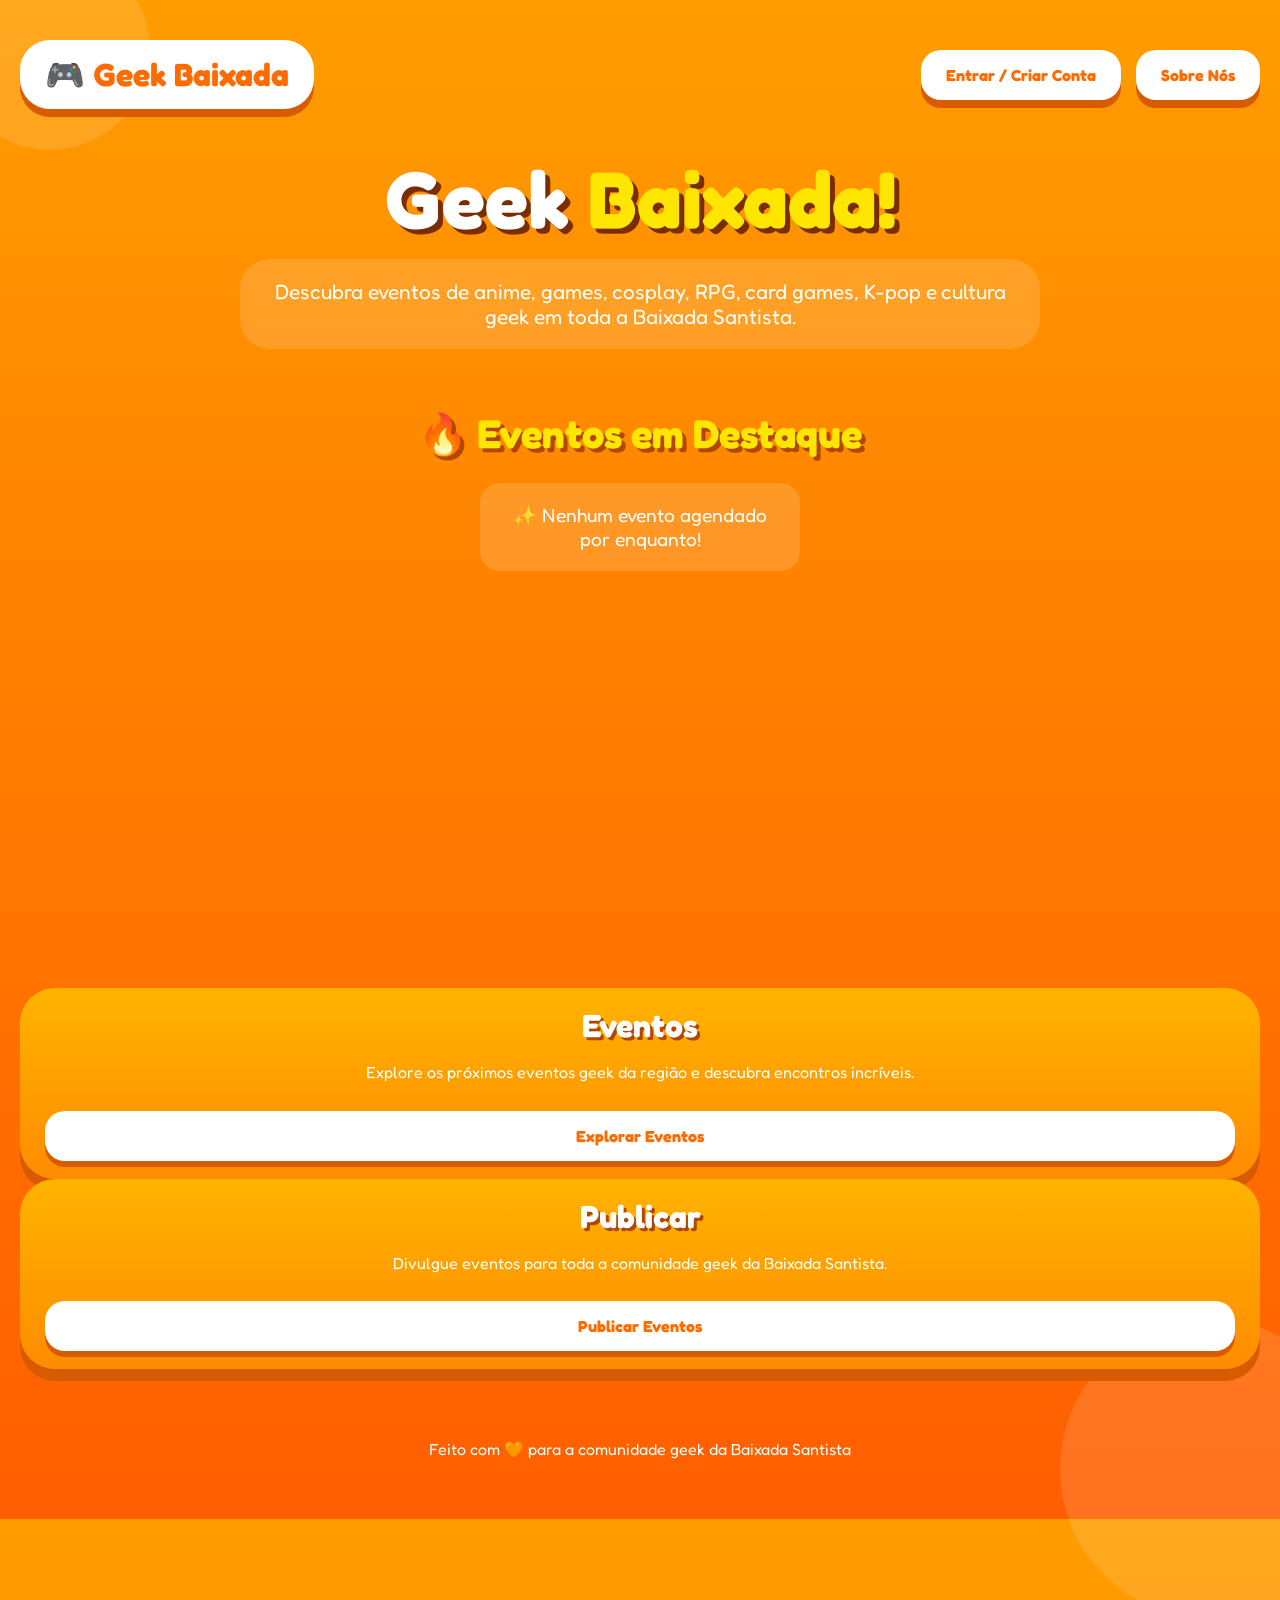
==== index.html @ 80bc03b6 "Atualizações Beatriz na home" ====
<!DOCTYPE html>
<html lang="pt-BR">
<head>
  <meta charset="UTF-8" />
  <meta name="viewport" content="width=device-width, initial-scale=1.0"/>
  
  <title>Geek Baixada</title>

  <link rel="preconnect" href="https://fonts.googleapis.com">
  <link rel="preconnect" href="https://fonts.gstatic.com" crossorigin>
  <link href="https://fonts.googleapis.com/css2?family=Fredoka:wght@300..700&display=swap" rel="stylesheet">

  <style>
  *{
  margin: 0;
  padding: 0;
  box-sizing: border-box;
  font-family: "Fredoka", sans-serif;
  }


body{
  min-height: 100vh;
  background: linear-gradient(180deg, #ff9d00, #ff7b00, #ff5e00);
  overflow-x: hidden;
  color: white;
  position: relative;
}


.bolha{
  position: absolute;
  border-radius: 50%;
  background: rgba(255,255,255,0.12);
  z-index: 0;
}

.b1{
  width: 200px;
  height: 200px;
  top: -50px;
  left: -50px;
}

.b2{
  width: 300px;
  height: 300px;
  bottom: -100px;
  right: -80px;
}

.container{
  position: relative;
  z-index: 2;
  width: 100%;
  max-width: 1300px;
  margin: auto;
  padding: 40px 20px;
}


header{
  display: flex;
  justify-content: space-between;
  align-items: center;
  margin-bottom: 50px;
  flex-wrap: wrap;
  gap: 20px;
}

.botoes-header{
  display: flex;
  gap: 15px;
}

.logo{
  background: white;
  color: #ff6b00;
  padding: 15px 25px;
  border-radius: 30px;
  font-size: 2rem;
  font-weight: bold;
  box-shadow: 0 8px 0 #d95b00;
}

.login, .sobre{
  background: white;
  color: #ff6b00;
  border: none;
  padding: 15px 25px;
  border-radius: 20px;
  font-size: 1rem;
  font-weight: bold;
  cursor: pointer;
  transition: 0.3s;
  box-shadow: 0 8px 0 #d95b00;
}

.login:hover, .sobre:hover{
  transform: translateY(4px);
  box-shadow: 0 4px 0 #d95b00;
}

/* ==========================================================================
   4. SEÇÃO HERO
   ========================================================================== */
.hero{
  text-align: center;
  margin-bottom: 60px;
}

.hero h1{
  font-size: 5rem;
  line-height: 1;
  margin-bottom: 20px;
  color: white;
  text-shadow: 5px 5px 0 #7a2d00;
}

.hero span{
  color: #ffe600;
}

.hero p{
  max-width: 800px;
  margin: auto;
  font-size: 1.3rem;
  background: rgba(255,255,255,0.15);
  padding: 20px;
  border-radius: 30px;
  backdrop-filter: blur(5px);
}


/* ==========================================================================
   ESTRUTURA INDESTRUTÍVEL DO CARROSSEL (FADE SYSTEM)
   ========================================================================== */
.secao-destaques {
  margin-top: 50px;
  margin-bottom: 60px;
  text-align: center;
  width: 100%; 
  display: flex;
  flex-direction: column; 
  align-items: center;
}

.titulo-destaques {
  font-size: 2.5rem;
  margin-bottom: 25px; 
  text-shadow: 4px 4px 0 #b34700;
  color: #ffe600;
}

.carrossel-wrapper {
  position: relative;
  display: flex;
  align-items: center;
  justify-content: center;
  width: 100%;
  max-width: 460px; /* Alinhamento e espaçamento simétrico */
  margin: 0 auto;
}

.carrossel-janela {
  width: 320px; 
  height: 420px; 
  position: relative;
  overflow: visible; 
}

.cards-destaque-container {
  position: relative;
  width: 100%;
  height: 100%;
}

/* Estado oculto padrão para empilhar os cards */
.card-destaque {
  position: absolute;
  top: 0;
  left: 0;
  width: 320px;
  height: 100%;
  background: linear-gradient(180deg, #ffc43d, #ff9e00);
  border-radius: 30px;
  padding: 20px;
  text-align: center;
  box-shadow: 0 10px 0 #cc5200;
  cursor: pointer;
  display: flex;
  flex-direction: column;
  justify-content: space-between;
  
  opacity: 0;
  pointer-events: none;
  transform: scale(0.95);
  transition: opacity 0.6s ease-in-out, transform 0.6s ease-in-out;
  z-index: 1;
}

/* Ativado pelo JavaScript */
.card-destaque.ativo {
  opacity: 1;
  pointer-events: auto;
  transform: scale(1) rotate(0deg);
  z-index: 5;
}

.card-destaque.ativo:hover {
  transform: translateY(-8px) rotate(1deg);
}

.card-destaque h3 {
  font-size: 1.6rem;
  margin-bottom: 12px;
  text-shadow: 2px 2px 0 #993d00;
  white-space: nowrap;
  overflow: hidden;
  text-overflow: ellipsis;
  color: white;
}

/* Quando o evento TEM foto */
.destaque-img-real {
  width: 100%;
  height: 160px;
  object-fit: cover;
  border-radius: 20px;
  margin-bottom: 15px;
  border: 3px solid white;
}

/* ESTILIZAÇÃO PARA EVENTOS SEM FOTO (Colegas) */
.destaque-sem-img {
  width: 100%;
  height: 160px;
  background: linear-gradient(135deg, rgba(255, 255, 255, 0.15), rgba(255, 255, 255, 0.3));
  border-radius: 20px;
  margin-bottom: 15px;
  display: flex;
  flex-direction: column;
  align-items: center;
  justify-content: center;
  font-size: 2.5rem; /* Tamanho do Emoji */
  color: white;
  border: 3px dashed rgba(255, 255, 255, 0.6);
  line-height: 1.2;
}

.destaque-sem-img span {
  font-size: 1rem;
  font-weight: bold;
  letter-spacing: 1px;
  text-shadow: 1px 1px 2px rgba(0,0,0,0.3);
}

.destaque-info {
  font-size: 0.95rem;
  line-height: 1.4;
  margin-bottom: 5px;
  text-align: left;
  background: rgba(0, 0, 0, 0.15);
  padding: 10px;
  border-radius: 15px;
  color: white;
}

.destaque-label {
  color: #ffe600;
  font-weight: bold;
}

/* Setas Laterais */
.seta-carrossel {
  position: absolute;
  top: 50%;
  transform: translateY(-50%);
  background: white;
  color: #ff6b00;
  border: none;
  width: 45px;
  height: 45px;
  border-radius: 50%;
  font-size: 1.2rem;
  font-weight: bold;
  cursor: pointer;
  display: flex;
  align-items: center;
  justify-content: center;
  z-index: 10;
  box-shadow: 0 5px 0 #d95b00;
  transition: 0.2s;
}

.seta-carrossel:hover { background: #ffe600; }
.seta-carrossel:active {
  transform: translateY(-50%) translateY(3px);
  box-shadow: 0 2px 0 #d95b00;
}

.seta-esquerda { left: -10px; }
.seta-direita { right: -10px; }

/* CONTAINER DAS BOLINHAS (Mostra a largura total de até 6 itens) */
.carrossel-indicadores {
  display: flex;
  justify-content: center;
  gap: 12px;
  margin-top: 25px;
}

.bolinha-dot {
  width: 14px;
  height: 14px;
  border-radius: 50%;
  background-color: transparent;
  border: 2px solid white;
  cursor: pointer;
  transition: background-color 0.3s, transform 0.3s;
  padding: 0;
}

.bolinha-dot.ativa {
  background-color: white;
  transform: scale(1.2);
}

.bolinha-dot:hover { background-color: rgba(255, 255, 255, 0.4); }

.mensagem-vazia {
  font-size: 1.2rem;
  background: rgba(255, 255, 255, 0.15);
  padding: 20px;
  border-radius: 20px;
  width: 320px;
}
/* ==========================================================================
   6. NAVEGAÇÃO INTERNA (CARDS ESTÁTICOS)
   ========================================================================== */
.cards{
  display: flex;
  flex-direction: column;
  gap: 20px;
  width: 700px;
  margin: auto;
}

.card{
  background: linear-gradient(180deg, #ffb300, #ff8c00);
  border-radius: 35px;
  padding: 18px 25px;
  text-align: center;
  box-shadow: 0 12px 0 #d95b00;
  transition: 0.3s;
  position: relative;
  overflow: hidden;
}

.card:hover{
  transform: translateY(-10px) rotate(-1deg);
}

.card h2{
  font-size: 2rem;
  margin-bottom: 15px;
  text-shadow: 3px 3px 0 #b34700;
}

.card p{
  font-size: 1rem;
  line-height: 1.6;
  margin-bottom: 25px;
}

.btn-card{
  display: block;
  text-decoration: none;
  border: none;
  background: white;
  color: #ff6b00;
  padding: 15px 20px;
  border-radius: 20px;
  font-size: 1rem;
  font-weight: bold;
  cursor: pointer;
  width: 100%;
  transition: 0.3s;
  box-shadow: 0 6px 0 #d95b00;
}

.btn-card:hover{
  transform: translateY(3px);
  box-shadow: 0 3px 0 #d95b00;
}

/* ==========================================================================
   7. RODAPÉ (FOOTER)
   ========================================================================== */
footer{
  margin-top: 70px;
  text-align: center;
  font-size: 1rem;
  padding-bottom: 20px;
}
  </style>
</head>

<body>

  <script src="js/main.js"></script>

  <div class="bolha b1"></div>
  <div class="bolha b2"></div>

  <div class="container">

    <header>

      <div class="logo">
        🎮 Geek Baixada
      </div>

      <div class="botoes-header">

  <button class="login">
    Entrar / Criar Conta
  </button>

  <button class="sobre">
    Sobre Nós
  </button>

</div>

    </header>

    <section class="hero">

      <h1>
        Geek
         <span>Baixada!</span>
      </h1>

      <p>
        Descubra eventos de anime, games, cosplay, RPG,
        card games, K-pop e cultura geek em toda a Baixada Santista.
      </p>

    </section>

<section id="eventosDestaque" class="secao-destaques">
  <h2 class="titulo-destaques">🔥 Eventos em Destaque</h2>
  
  <div class="carrossel-wrapper">
    <button class="seta-carrossel seta-esquerda" id="setaEsquerda" aria-label="Evento anterior">&#10094;</button>
    
    <div class="carrossel-janela">
      <div id="containerDestaques" class="cards-destaque-container"></div>
    </div>
    
    <button class="seta-carrossel seta-direita" id="setaDireita" aria-label="Próximo evento">&#10095;</button>
  </div>

  <div class="carrossel-indicadores" id="carrosselIndicadores"></div>
</section>

      <div class="card">


        <h2>Eventos</h2>

        <p>
          Explore os próximos eventos geek da região e descubra
          encontros incríveis.
        </p>

        <a href="pages/eventos.html" class="btn-card">
    Explorar Eventos
</a>

      </div>

      <div class="card">


        <h2>Publicar</h2>

        <p>
          Divulgue eventos para toda a comunidade geek da Baixada Santista.
        </p>

        <a href="pages/criar-evento.html" class="btn-card">
  Publicar Eventos
</a>

      </div>

    </section>

    <footer>
      Feito com 🧡 para a comunidade geek da Baixada Santista
    </footer>

  </div>

</body>
</html>
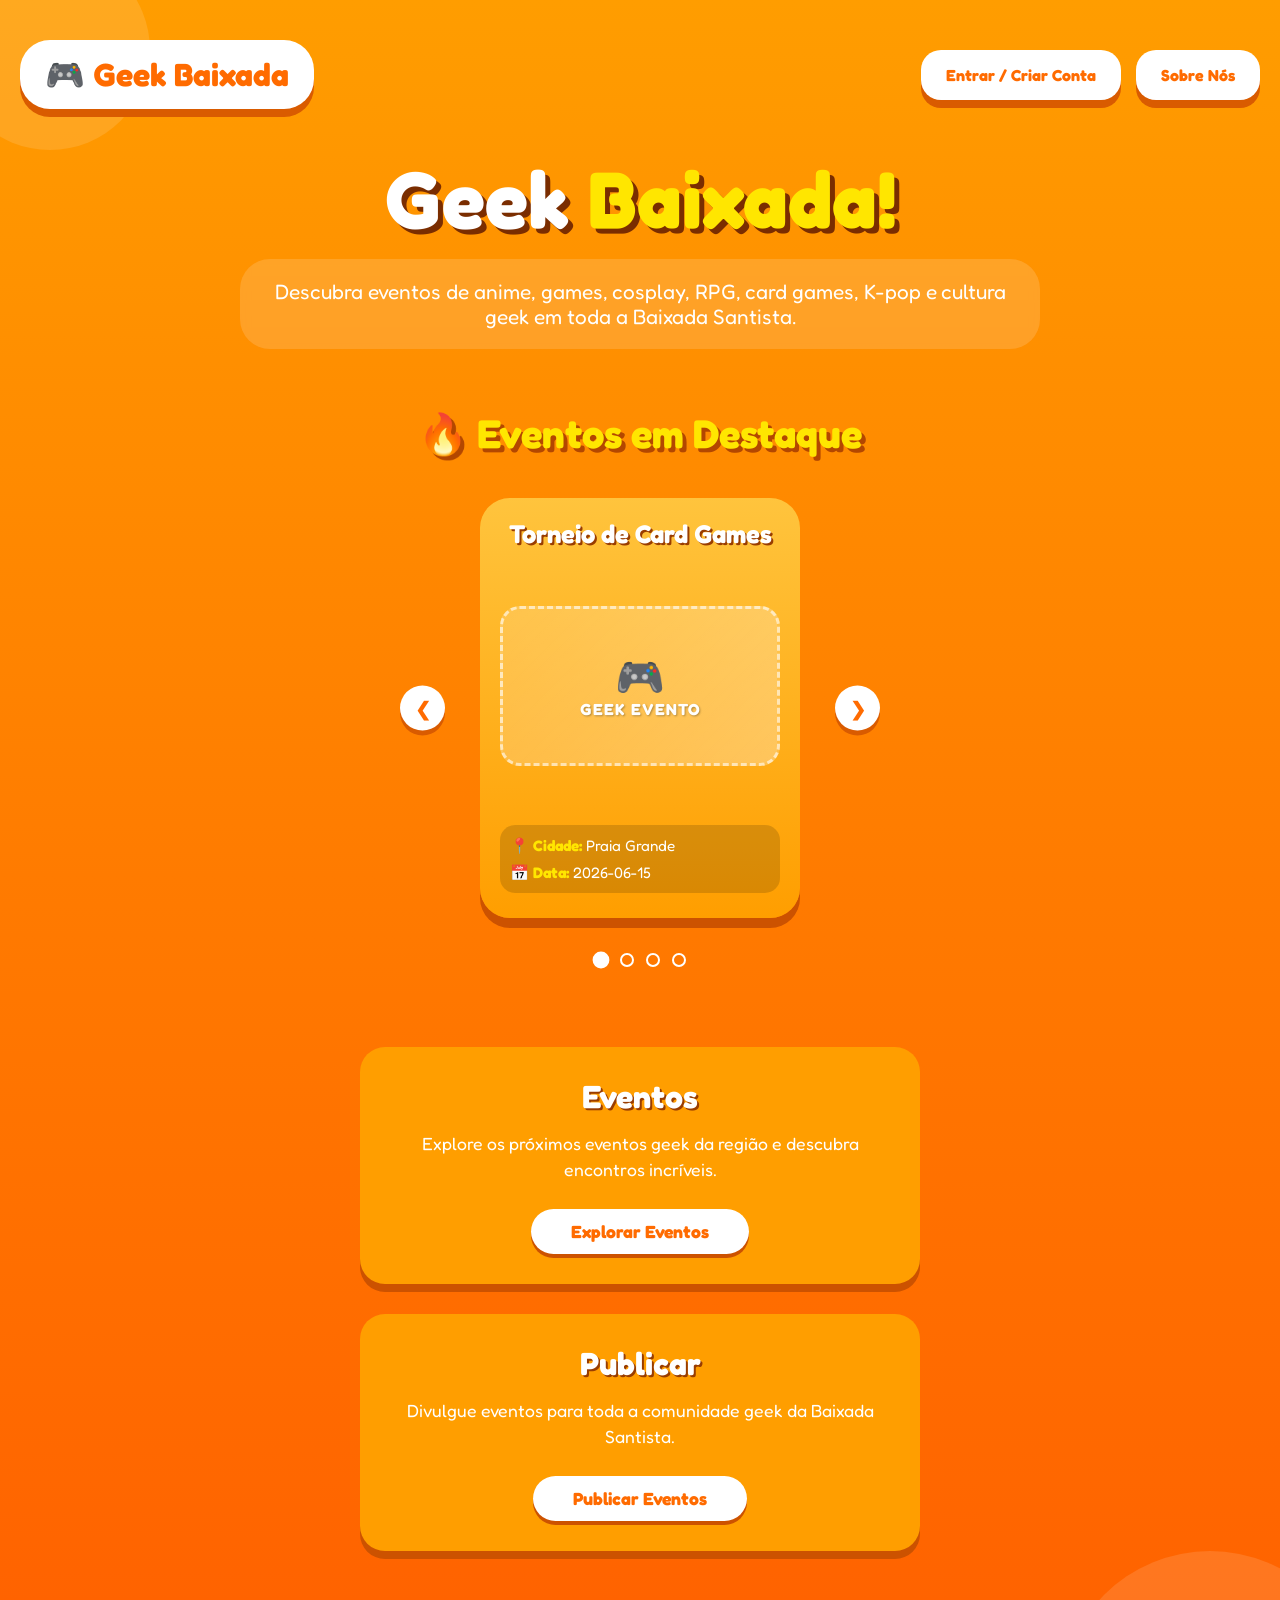
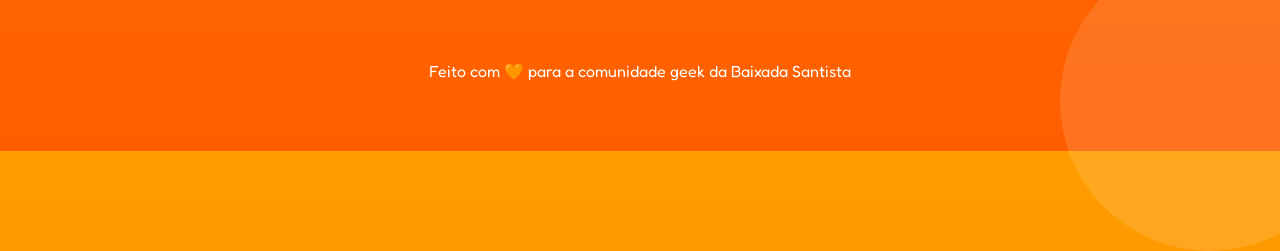
==== commit 659a60dd: "Atualização do carrossel dinâmico pra nunca aparecer vazio." ====
--- a/index.html
+++ b/index.html
@@ -9,401 +9,7 @@
   <link rel="preconnect" href="https://fonts.googleapis.com">
   <link rel="preconnect" href="https://fonts.gstatic.com" crossorigin>
   <link href="https://fonts.googleapis.com/css2?family=Fredoka:wght@300..700&display=swap" rel="stylesheet">
-
-  <style>
-  *{
-  margin: 0;
-  padding: 0;
-  box-sizing: border-box;
-  font-family: "Fredoka", sans-serif;
-  }
-
-
-body{
-  min-height: 100vh;
-  background: linear-gradient(180deg, #ff9d00, #ff7b00, #ff5e00);
-  overflow-x: hidden;
-  color: white;
-  position: relative;
-}
-
-
-.bolha{
-  position: absolute;
-  border-radius: 50%;
-  background: rgba(255,255,255,0.12);
-  z-index: 0;
-}
-
-.b1{
-  width: 200px;
-  height: 200px;
-  top: -50px;
-  left: -50px;
-}
-
-.b2{
-  width: 300px;
-  height: 300px;
-  bottom: -100px;
-  right: -80px;
-}
-
-.container{
-  position: relative;
-  z-index: 2;
-  width: 100%;
-  max-width: 1300px;
-  margin: auto;
-  padding: 40px 20px;
-}
-
-
-header{
-  display: flex;
-  justify-content: space-between;
-  align-items: center;
-  margin-bottom: 50px;
-  flex-wrap: wrap;
-  gap: 20px;
-}
-
-.botoes-header{
-  display: flex;
-  gap: 15px;
-}
-
-.logo{
-  background: white;
-  color: #ff6b00;
-  padding: 15px 25px;
-  border-radius: 30px;
-  font-size: 2rem;
-  font-weight: bold;
-  box-shadow: 0 8px 0 #d95b00;
-}
-
-.login, .sobre{
-  background: white;
-  color: #ff6b00;
-  border: none;
-  padding: 15px 25px;
-  border-radius: 20px;
-  font-size: 1rem;
-  font-weight: bold;
-  cursor: pointer;
-  transition: 0.3s;
-  box-shadow: 0 8px 0 #d95b00;
-}
-
-.login:hover, .sobre:hover{
-  transform: translateY(4px);
-  box-shadow: 0 4px 0 #d95b00;
-}
-
-/* ==========================================================================
-   4. SEÇÃO HERO
-   ========================================================================== */
-.hero{
-  text-align: center;
-  margin-bottom: 60px;
-}
-
-.hero h1{
-  font-size: 5rem;
-  line-height: 1;
-  margin-bottom: 20px;
-  color: white;
-  text-shadow: 5px 5px 0 #7a2d00;
-}
-
-.hero span{
-  color: #ffe600;
-}
-
-.hero p{
-  max-width: 800px;
-  margin: auto;
-  font-size: 1.3rem;
-  background: rgba(255,255,255,0.15);
-  padding: 20px;
-  border-radius: 30px;
-  backdrop-filter: blur(5px);
-}
-
-
-/* ==========================================================================
-   ESTRUTURA INDESTRUTÍVEL DO CARROSSEL (FADE SYSTEM)
-   ========================================================================== */
-.secao-destaques {
-  margin-top: 50px;
-  margin-bottom: 60px;
-  text-align: center;
-  width: 100%; 
-  display: flex;
-  flex-direction: column; 
-  align-items: center;
-}
-
-.titulo-destaques {
-  font-size: 2.5rem;
-  margin-bottom: 25px; 
-  text-shadow: 4px 4px 0 #b34700;
-  color: #ffe600;
-}
-
-.carrossel-wrapper {
-  position: relative;
-  display: flex;
-  align-items: center;
-  justify-content: center;
-  width: 100%;
-  max-width: 460px; /* Alinhamento e espaçamento simétrico */
-  margin: 0 auto;
-}
-
-.carrossel-janela {
-  width: 320px; 
-  height: 420px; 
-  position: relative;
-  overflow: visible; 
-}
-
-.cards-destaque-container {
-  position: relative;
-  width: 100%;
-  height: 100%;
-}
-
-/* Estado oculto padrão para empilhar os cards */
-.card-destaque {
-  position: absolute;
-  top: 0;
-  left: 0;
-  width: 320px;
-  height: 100%;
-  background: linear-gradient(180deg, #ffc43d, #ff9e00);
-  border-radius: 30px;
-  padding: 20px;
-  text-align: center;
-  box-shadow: 0 10px 0 #cc5200;
-  cursor: pointer;
-  display: flex;
-  flex-direction: column;
-  justify-content: space-between;
-  
-  opacity: 0;
-  pointer-events: none;
-  transform: scale(0.95);
-  transition: opacity 0.6s ease-in-out, transform 0.6s ease-in-out;
-  z-index: 1;
-}
-
-/* Ativado pelo JavaScript */
-.card-destaque.ativo {
-  opacity: 1;
-  pointer-events: auto;
-  transform: scale(1) rotate(0deg);
-  z-index: 5;
-}
-
-.card-destaque.ativo:hover {
-  transform: translateY(-8px) rotate(1deg);
-}
-
-.card-destaque h3 {
-  font-size: 1.6rem;
-  margin-bottom: 12px;
-  text-shadow: 2px 2px 0 #993d00;
-  white-space: nowrap;
-  overflow: hidden;
-  text-overflow: ellipsis;
-  color: white;
-}
-
-/* Quando o evento TEM foto */
-.destaque-img-real {
-  width: 100%;
-  height: 160px;
-  object-fit: cover;
-  border-radius: 20px;
-  margin-bottom: 15px;
-  border: 3px solid white;
-}
-
-/* ESTILIZAÇÃO PARA EVENTOS SEM FOTO (Colegas) */
-.destaque-sem-img {
-  width: 100%;
-  height: 160px;
-  background: linear-gradient(135deg, rgba(255, 255, 255, 0.15), rgba(255, 255, 255, 0.3));
-  border-radius: 20px;
-  margin-bottom: 15px;
-  display: flex;
-  flex-direction: column;
-  align-items: center;
-  justify-content: center;
-  font-size: 2.5rem; /* Tamanho do Emoji */
-  color: white;
-  border: 3px dashed rgba(255, 255, 255, 0.6);
-  line-height: 1.2;
-}
-
-.destaque-sem-img span {
-  font-size: 1rem;
-  font-weight: bold;
-  letter-spacing: 1px;
-  text-shadow: 1px 1px 2px rgba(0,0,0,0.3);
-}
-
-.destaque-info {
-  font-size: 0.95rem;
-  line-height: 1.4;
-  margin-bottom: 5px;
-  text-align: left;
-  background: rgba(0, 0, 0, 0.15);
-  padding: 10px;
-  border-radius: 15px;
-  color: white;
-}
-
-.destaque-label {
-  color: #ffe600;
-  font-weight: bold;
-}
-
-/* Setas Laterais */
-.seta-carrossel {
-  position: absolute;
-  top: 50%;
-  transform: translateY(-50%);
-  background: white;
-  color: #ff6b00;
-  border: none;
-  width: 45px;
-  height: 45px;
-  border-radius: 50%;
-  font-size: 1.2rem;
-  font-weight: bold;
-  cursor: pointer;
-  display: flex;
-  align-items: center;
-  justify-content: center;
-  z-index: 10;
-  box-shadow: 0 5px 0 #d95b00;
-  transition: 0.2s;
-}
-
-.seta-carrossel:hover { background: #ffe600; }
-.seta-carrossel:active {
-  transform: translateY(-50%) translateY(3px);
-  box-shadow: 0 2px 0 #d95b00;
-}
-
-.seta-esquerda { left: -10px; }
-.seta-direita { right: -10px; }
-
-/* CONTAINER DAS BOLINHAS (Mostra a largura total de até 6 itens) */
-.carrossel-indicadores {
-  display: flex;
-  justify-content: center;
-  gap: 12px;
-  margin-top: 25px;
-}
-
-.bolinha-dot {
-  width: 14px;
-  height: 14px;
-  border-radius: 50%;
-  background-color: transparent;
-  border: 2px solid white;
-  cursor: pointer;
-  transition: background-color 0.3s, transform 0.3s;
-  padding: 0;
-}
-
-.bolinha-dot.ativa {
-  background-color: white;
-  transform: scale(1.2);
-}
-
-.bolinha-dot:hover { background-color: rgba(255, 255, 255, 0.4); }
-
-.mensagem-vazia {
-  font-size: 1.2rem;
-  background: rgba(255, 255, 255, 0.15);
-  padding: 20px;
-  border-radius: 20px;
-  width: 320px;
-}
-/* ==========================================================================
-   6. NAVEGAÇÃO INTERNA (CARDS ESTÁTICOS)
-   ========================================================================== */
-.cards{
-  display: flex;
-  flex-direction: column;
-  gap: 20px;
-  width: 700px;
-  margin: auto;
-}
-
-.card{
-  background: linear-gradient(180deg, #ffb300, #ff8c00);
-  border-radius: 35px;
-  padding: 18px 25px;
-  text-align: center;
-  box-shadow: 0 12px 0 #d95b00;
-  transition: 0.3s;
-  position: relative;
-  overflow: hidden;
-}
-
-.card:hover{
-  transform: translateY(-10px) rotate(-1deg);
-}
-
-.card h2{
-  font-size: 2rem;
-  margin-bottom: 15px;
-  text-shadow: 3px 3px 0 #b34700;
-}
-
-.card p{
-  font-size: 1rem;
-  line-height: 1.6;
-  margin-bottom: 25px;
-}
-
-.btn-card{
-  display: block;
-  text-decoration: none;
-  border: none;
-  background: white;
-  color: #ff6b00;
-  padding: 15px 20px;
-  border-radius: 20px;
-  font-size: 1rem;
-  font-weight: bold;
-  cursor: pointer;
-  width: 100%;
-  transition: 0.3s;
-  box-shadow: 0 6px 0 #d95b00;
-}
-
-.btn-card:hover{
-  transform: translateY(3px);
-  box-shadow: 0 3px 0 #d95b00;
-}
-
-/* ==========================================================================
-   7. RODAPÉ (FOOTER)
-   ========================================================================== */
-footer{
-  margin-top: 70px;
-  text-align: center;
-  font-size: 1rem;
-  padding-bottom: 20px;
-}
-  </style>
+  <link rel="stylesheet" href="css/home.css">
 </head>
 
 <body>
@@ -424,7 +30,8 @@
       <div class="botoes-header">
 
   <button class="login">
-    Entrar / Criar Conta
+     Entrar / Criar Conta
+     <a href="pages/perfil.html"></a>
   </button>
 
   <button class="sobre">
@@ -449,59 +56,39 @@
 
     </section>
 
-<section id="eventosDestaque" class="secao-destaques">
-  <h2 class="titulo-destaques">🔥 Eventos em Destaque</h2>
-  
-  <div class="carrossel-wrapper">
-    <button class="seta-carrossel seta-esquerda" id="setaEsquerda" aria-label="Evento anterior">&#10094;</button>
+    <section id="eventosDestaque" class="secao-destaques">
+      <h2 class="titulo-destaques">🔥 Eventos em Destaque</h2>
+      
+      <div class="carrossel-wrapper">
+        <button class="seta-carrossel seta-esquerda" id="setaEsquerda" aria-label="Evento anterior">&#10094;</button>
+        
+        <div class="carrossel-janela">
+          <div id="containerDestaques" class="cards-destaque-container"></div>
+        </div>
+        
+        <button class="seta-carrossel seta-direita" id="setaDireita" aria-label="Próximo evento">&#10095;</button>
+      </div>
     
-    <div class="carrossel-janela">
-      <div id="containerDestaques" class="cards-destaque-container"></div>
-    </div>
+      <div class="carrossel-indicadores" id="carrosselIndicadores"></div>
+    </section>
     
-    <button class="seta-carrossel seta-direita" id="setaDireita" aria-label="Próximo evento">&#10095;</button>
-  </div>
-
-  <div class="carrossel-indicadores" id="carrosselIndicadores"></div>
-</section>
-
-      <div class="card">
-
-
-        <h2>Eventos</h2>
-
-        <p>
-          Explore os próximos eventos geek da região e descubra
-          encontros incríveis.
-        </p>
-
-        <a href="pages/eventos.html" class="btn-card">
-    Explorar Eventos
-</a>
-
+    <section class="secao-botoes-acao">
+      <div class="bloco-acao">
+        <h3>Eventos</h3>
+        <p>Explore os próximos eventos geek da região e descubra encontros incríveis.</p>
+        <a href="pages/eventos.html" class="botao-link">Explorar Eventos</a>
       </div>
-
-      <div class="card">
-
-
-        <h2>Publicar</h2>
-
-        <p>
-          Divulgue eventos para toda a comunidade geek da Baixada Santista.
-        </p>
-
-        <a href="pages/criar-evento.html" class="btn-card">
-  Publicar Eventos
-</a>
-
+    
+      <div class="bloco-acao">
+        <h3>Publicar</h3>
+        <p>Divulgue eventos para toda a comunidade geek da Baixada Santista.</p>
+        <a href="#" class="botao-link">Publicar Eventos</a>
       </div>
-
     </section>
-
-    <footer>
-      Feito com 🧡 para a comunidade geek da Baixada Santista
+    
+    <footer class="rodape-principal">
+      <p>Feito com 🧡 para a comunidade geek da Baixada Santista</p>
     </footer>
-
   </div>
 
 </body>
--- a/css/home.css
+++ b/css/home.css
@@ -0,0 +1,449 @@
+*{
+    margin: 0;
+    padding: 0;
+    box-sizing: border-box;
+    font-family: "Fredoka", sans-serif;
+    }
+  
+  
+  body{
+    min-height: 100vh;
+    background: linear-gradient(180deg, #ff9d00, #ff7b00, #ff5e00);
+    overflow-x: hidden;
+    color: white;
+    position: relative;
+  }
+  
+  
+  .bolha{
+    position: absolute;
+    border-radius: 50%;
+    background: rgba(255,255,255,0.12);
+    z-index: 0;
+  }
+  
+  .b1{
+    width: 200px;
+    height: 200px;
+    top: -50px;
+    left: -50px;
+  }
+  
+  .b2{
+    width: 300px;
+    height: 300px;
+    bottom: -100px;
+    right: -80px;
+  }
+  
+  .container{
+    position: relative;
+    z-index: 2;
+    width: 100%;
+    max-width: 1300px;
+    margin: auto;
+    padding: 40px 20px;
+  }
+  
+  
+  header{
+    display: flex;
+    justify-content: space-between;
+    align-items: center;
+    margin-bottom: 50px;
+    flex-wrap: wrap;
+    gap: 20px;
+  }
+  
+  .botoes-header{
+    display: flex;
+    gap: 15px;
+  }
+  
+  .logo{
+    background: white;
+    color: #ff6b00;
+    padding: 15px 25px;
+    border-radius: 30px;
+    font-size: 2rem;
+    font-weight: bold;
+    box-shadow: 0 8px 0 #d95b00;
+  }
+  
+  .login, .sobre{
+    background: white;
+    color: #ff6b00;
+    border: none;
+    padding: 15px 25px;
+    border-radius: 20px;
+    font-size: 1rem;
+    font-weight: bold;
+    cursor: pointer;
+    transition: 0.3s;
+    box-shadow: 0 8px 0 #d95b00;
+  }
+  
+  .login:hover, .sobre:hover{
+    transform: translateY(4px);
+    box-shadow: 0 4px 0 #d95b00;
+  }
+  
+  /* ==========================================================================
+     4. SEÇÃO HERO
+     ========================================================================== */
+  .hero{
+    text-align: center;
+    margin-bottom: 60px;
+  }
+  
+  .hero h1{
+    font-size: 5rem;
+    line-height: 1;
+    margin-bottom: 20px;
+    color: white;
+    text-shadow: 5px 5px 0 #7a2d00;
+  }
+  
+  .hero span{
+    color: #ffe600;
+  }
+  
+  .hero p{
+    max-width: 800px;
+    margin: auto;
+    font-size: 1.3rem;
+    background: rgba(255,255,255,0.15);
+    padding: 20px;
+    border-radius: 30px;
+    backdrop-filter: blur(5px);
+  }
+  
+  
+  /* ==========================================================================
+     ESTRUTURA INDESTRUTÍVEL DO CARROSSEL (FADE SYSTEM)
+     ========================================================================== */
+     .secao-destaques {
+        margin-top: 60px;
+        margin-bottom: 60px;
+        text-align: center;
+        width: 100%; 
+        display: flex;
+        flex-direction: column; 
+        align-items: center;
+        box-sizing: border-box;
+      }
+      
+      .titulo-destaques {
+        font-size: 2.5rem;
+        margin-top: 0;
+        margin-bottom: 40px; 
+        text-shadow: 4px 4px 0 #b34700;
+        color: #ffe600;
+      }
+      
+      .carrossel-wrapper {
+        position: relative;
+        display: flex;
+        align-items: center;
+        justify-content: center;
+        width: 100%;
+        max-width: 460px;
+        margin: 0 auto;
+      }
+      
+      .carrossel-janela {
+        width: 320px; 
+        height: 420px; 
+        position: relative;
+        overflow: visible; 
+      }
+      
+      .cards-destaque-container {
+        position: relative;
+        width: 100%;
+        height: 100%;
+      }
+      
+      .card-destaque {
+        position: absolute;
+        top: 0;
+        left: 0;
+        width: 320px;
+        height: 100%;
+        background: linear-gradient(180deg, #ffc43d, #ff9e00);
+        border-radius: 30px;
+        padding: 20px;
+        text-align: center;
+        box-shadow: 0 10px 0 #cc5200;
+        cursor: pointer;
+        display: flex;
+        flex-direction: column;
+        justify-content: space-between;
+        box-sizing: border-box;
+        opacity: 0;
+        pointer-events: none;
+        transform: scale(0.95);
+        transition: opacity 0.6s ease-in-out, transform 0.6s ease-in-out;
+        z-index: 1;
+      }
+      
+      .card-destaque.ativo {
+        opacity: 1;
+        pointer-events: auto;
+        transform: scale(1) rotate(0deg);
+        z-index: 5;
+      }
+      
+      .card-destaque.ativo:hover {
+        transform: translateY(-8px) rotate(1deg);
+      }
+      
+      .card-destaque h3 {
+        font-size: 1.6rem;
+        margin-top: 0;
+        margin-bottom: 12px;
+        text-shadow: 2px 2px 0 #993d00;
+        white-space: nowrap;
+        overflow: hidden;
+        text-overflow: ellipsis;
+        color: white;
+      }
+      
+      .destaque-img-real {
+        width: 100%;
+        height: 160px;
+        object-fit: cover;
+        border-radius: 20px;
+        margin-bottom: 15px;
+        border: 3px solid white;
+      }
+      
+      .destaque-sem-img {
+        width: 100%;
+        height: 160px;
+        background: linear-gradient(135deg, rgba(255, 255, 255, 0.15), rgba(255, 255, 255, 0.3));
+        border-radius: 20px;
+        margin-bottom: 15px;
+        display: flex;
+        flex-direction: column;
+        align-items: center;
+        justify-content: center;
+        font-size: 2.5rem; 
+        color: white;
+        border: 3px dashed rgba(255, 255, 255, 0.6);
+        line-height: 1.2;
+        box-sizing: border-box;
+      }
+      
+      .destaque-sem-img span {
+        font-size: 1rem;
+        font-weight: bold;
+        letter-spacing: 1px;
+        text-shadow: 1px 1px 2px rgba(0,0,0,0.3);
+      }
+      
+      .destaque-info {
+        font-size: 0.95rem;
+        line-height: 1.4;
+        margin-bottom: 5px;
+        text-align: left;
+        background: rgba(0, 0, 0, 0.15);
+        padding: 10px;
+        border-radius: 15px;
+        color: white;
+      }
+      
+      .destaque-label {
+        color: #ffe600;
+        font-weight: bold;
+      }
+      
+      .seta-carrossel {
+        position: absolute;
+        top: 50%;
+        transform: translateY(-50%);
+        background: white;
+        color: #ff6b00;
+        border: none;
+        width: 45px;
+        height: 45px;
+        border-radius: 50%;
+        font-size: 1.2rem;
+        font-weight: bold;
+        cursor: pointer;
+        display: flex;
+        align-items: center;
+        justify-content: center;
+        z-index: 10;
+        box-shadow: 0 5px 0 #d95b00;
+        transition: 0.2s;
+      }
+      
+      .seta-carrossel:hover { background: #ffe600; }
+      .seta-carrossel:active {
+        transform: translateY(-50%) translateY(3px);
+        box-shadow: 0 2px 0 #d95b00;
+      }
+      
+      .seta-esquerda { left: -10px; }
+      .seta-direita { right: -10px; }
+      
+      .carrossel-indicadores {
+        display: flex;
+        justify-content: center;
+        gap: 12px;
+        margin-top: 35px;
+        margin-bottom: 20px;
+      }
+      
+      .bolinha-dot {
+        width: 14px;
+        height: 14px;
+        border-radius: 50%;
+        background-color: transparent;
+        border: 2px solid white;
+        cursor: pointer;
+        transition: background-color 0.3s, transform 0.3s;
+        padding: 0;
+      }
+      
+      .bolinha-dot.ativa {
+        background-color: white;
+        transform: scale(1.2);
+      }
+      
+      .secao-botoes-acao {
+        display: flex;
+        flex-direction: column;
+        align-items: center;
+        gap: 30px;
+        width: 100%;
+        max-width: 600px;
+        margin: 40px auto 80px auto;
+        padding: 0 20px;
+        box-sizing: border-box;
+      }
+      
+      .bloco-acao {
+        background-color: #ff9e00;
+        border-radius: 25px;
+        padding: 30px 20px;
+        width: 100%;
+        text-align: center;
+        box-shadow: 0 8px 0 #cc5200;
+        box-sizing: border-box;
+      }
+      
+      .bloco-acao h3 {
+        font-size: 2rem;
+        color: white;
+        margin-top: 0;
+        margin-bottom: 15px;
+        text-shadow: 2px 2px 0 #993d00;
+      }
+      
+      .bloco-acao p {
+        color: white;
+        font-size: 1.1rem;
+        margin-top: 0;
+        margin-bottom: 25px;
+        line-height: 1.5;
+      }
+      
+      .botao-link {
+        display: inline-block;
+        background-color: white;
+        color: #ff6b00;
+        text-decoration: none;
+        padding: 12px 40px;
+        border-radius: 50px;
+        font-weight: bold;
+        font-size: 1.1rem;
+        box-shadow: 0 4px 0 #cc5200;
+        transition: 0.2s;
+      }
+      
+      .botao-link:hover {
+        background-color: #ffe600;
+      }
+      
+      .rodape-principal {
+        width: 100%;
+        padding: 30px 20px;
+        text-align: center;
+        box-sizing: border-box;
+        margin-top: auto;
+      }
+      
+      .rodape-principal p {
+        color: white;
+        font-size: 1rem;
+        margin: 0;
+      }  /* ==========================================================================
+     6. NAVEGAÇÃO INTERNA (CARDS ESTÁTICOS)
+     ========================================================================== */
+  .cards{
+    display: flex;
+    flex-direction: column;
+    gap: 20px;
+    width: 700px;
+    margin: auto;
+  }
+  
+  .card{
+    background: linear-gradient(180deg, #ffb300, #ff8c00);
+    border-radius: 35px;
+    padding: 18px 25px;
+    text-align: center;
+    box-shadow: 0 12px 0 #d95b00;
+    transition: 0.3s;
+    position: relative;
+    overflow: hidden;
+  }
+  
+  .card:hover{
+    transform: translateY(-10px) rotate(-1deg);
+  }
+  
+  .card h2{
+    font-size: 2rem;
+    margin-bottom: 15px;
+    text-shadow: 3px 3px 0 #b34700;
+  }
+  
+  .card p{
+    font-size: 1rem;
+    line-height: 1.6;
+    margin-bottom: 25px;
+  }
+  
+  .btn-card{
+    display: block;
+    text-decoration: none;
+    border: none;
+    background: white;
+    color: #ff6b00;
+    padding: 15px 20px;
+    border-radius: 20px;
+    font-size: 1rem;
+    font-weight: bold;
+    cursor: pointer;
+    width: 100%;
+    transition: 0.3s;
+    box-shadow: 0 6px 0 #d95b00;
+  }
+  
+  .btn-card:hover{
+    transform: translateY(3px);
+    box-shadow: 0 3px 0 #d95b00;
+  }
+  
+  /* ==========================================================================
+     7. RODAPÉ (FOOTER)
+     ========================================================================== */
+  footer{
+    margin-top: 70px;
+    text-align: center;
+    font-size: 1rem;
+    padding-bottom: 20px;
+  }
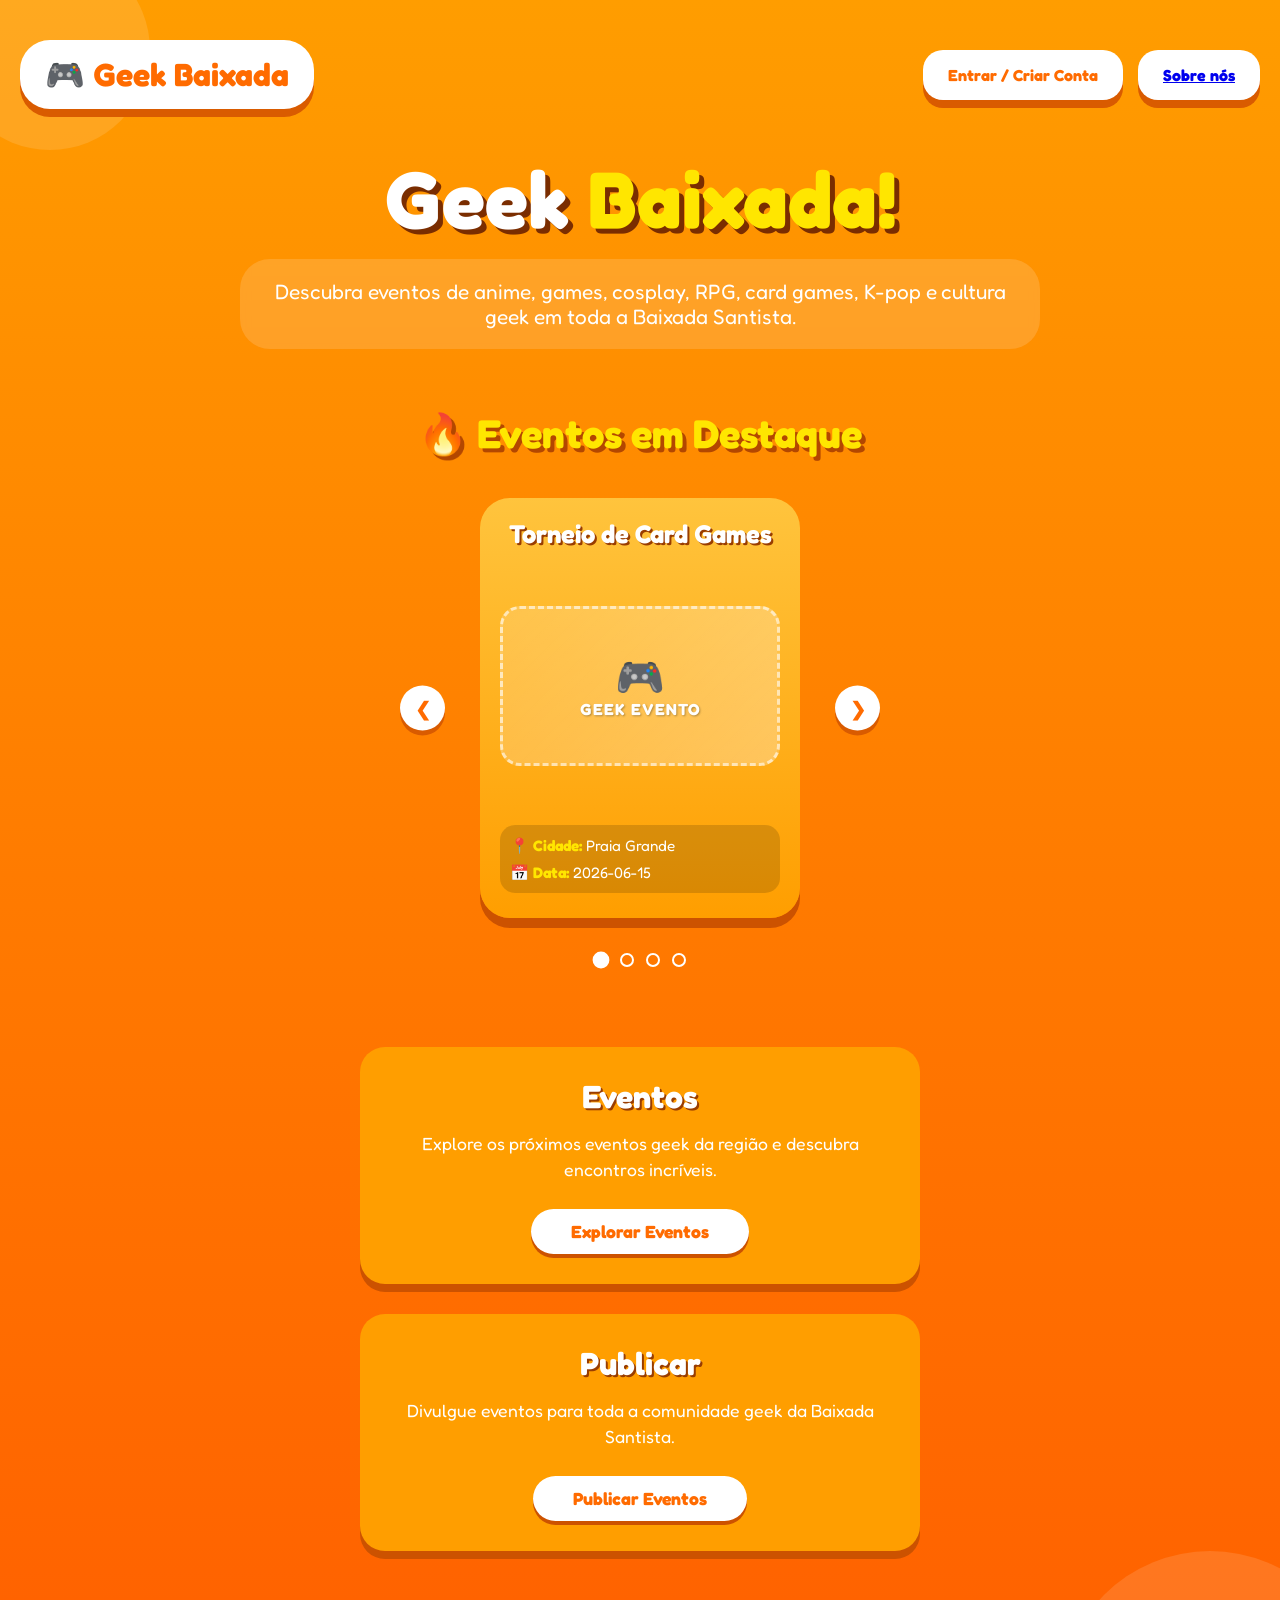
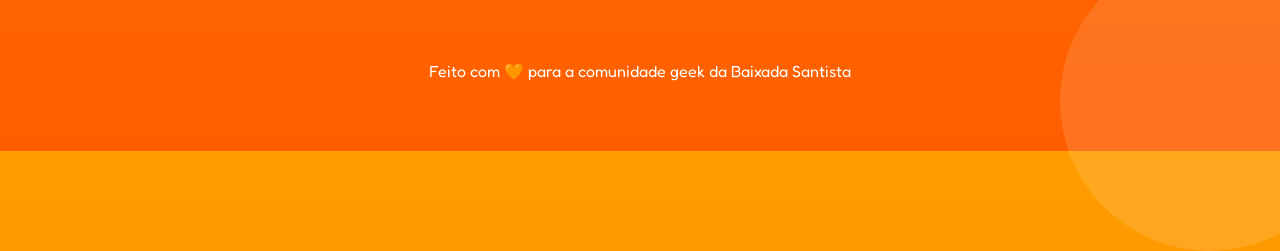
==== commit 6c944d5d: "adiciona sobre" ====
--- a/index.html
+++ b/index.html
@@ -35,7 +35,7 @@
   </button>
 
   <button class="sobre">
-    Sobre Nós
+    <a href="pages\sobre.html">Sobre nós</a>
   </button>
 
 </div>
--- a/css/home.css
+++ b/css/home.css
@@ -88,9 +88,6 @@
     box-shadow: 0 4px 0 #d95b00;
   }
   
-  /* ==========================================================================
-     4. SEÇÃO HERO
-     ========================================================================== */
   .hero{
     text-align: center;
     margin-bottom: 60px;
@@ -119,9 +116,6 @@
   }
   
   
-  /* ==========================================================================
-     ESTRUTURA INDESTRUTÍVEL DO CARROSSEL (FADE SYSTEM)
-     ========================================================================== */
      .secao-destaques {
         margin-top: 60px;
         margin-bottom: 60px;
@@ -379,9 +373,8 @@
         color: white;
         font-size: 1rem;
         margin: 0;
-      }  /* ==========================================================================
-     6. NAVEGAÇÃO INTERNA (CARDS ESTÁTICOS)
-     ========================================================================== */
+      } 
+      
   .cards{
     display: flex;
     flex-direction: column;
@@ -438,9 +431,6 @@
     box-shadow: 0 3px 0 #d95b00;
   }
   
-  /* ==========================================================================
-     7. RODAPÉ (FOOTER)
-     ========================================================================== */
   footer{
     margin-top: 70px;
     text-align: center;
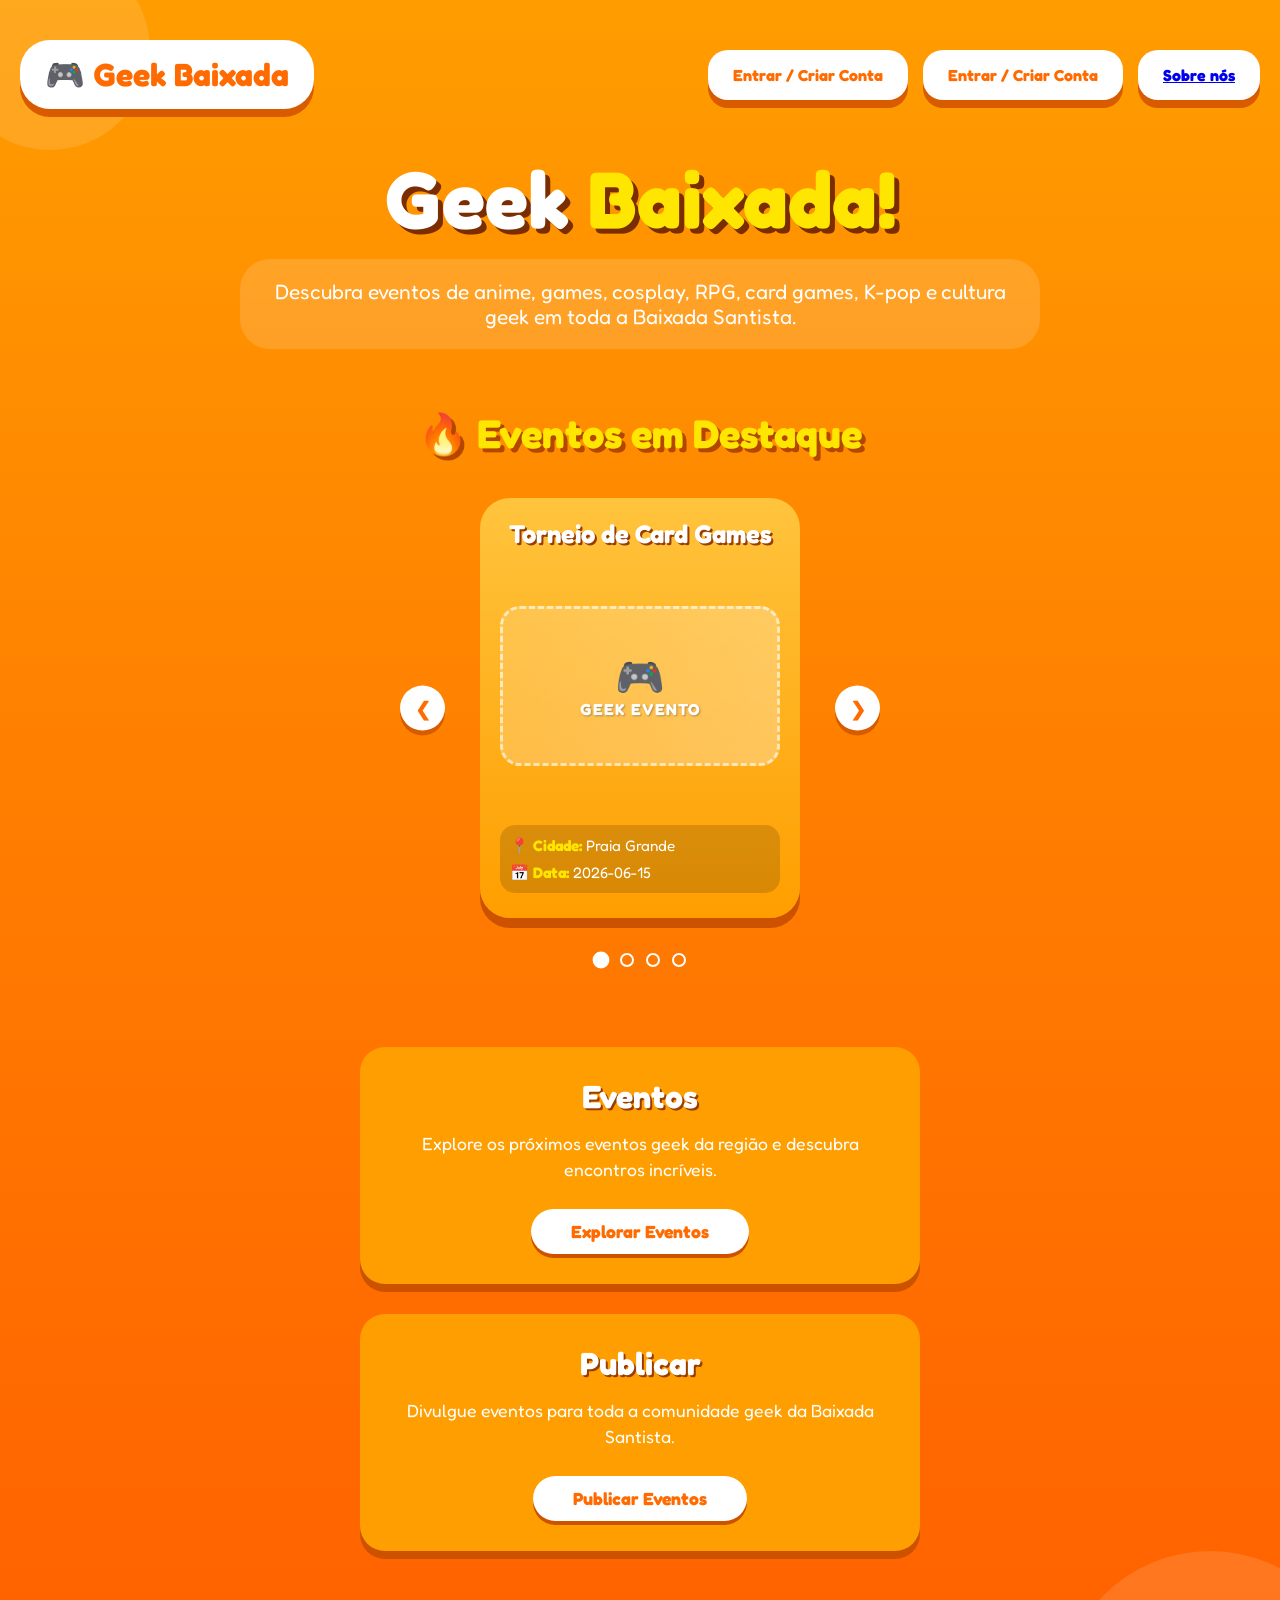
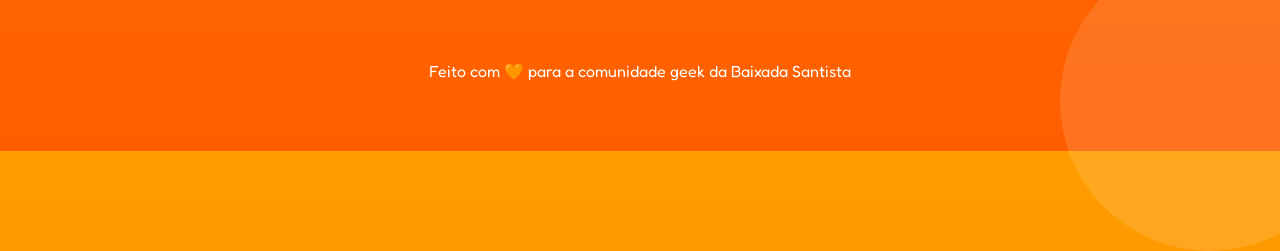
==== commit 9c9ec985: "Teste de Commitar manual" ====
--- a/index.html
+++ b/index.html
@@ -14,8 +14,6 @@
 
 <body>
 
-  <script src="js/main.js"></script>
-
   <div class="bolha b1"></div>
   <div class="bolha b2"></div>
 
@@ -28,6 +26,9 @@
       </div>
 
       <div class="botoes-header">
+        <button class="login" id="btnPerfil">
+           Entrar / Criar Conta
+        </button>
 
   <button class="login">
      Entrar / Criar Conta
@@ -43,17 +44,15 @@
     </header>
 
     <section class="hero">
+       <h1>
+         Geek
+           <span>Baixada!</span>
+       </h1>
 
-      <h1>
-        Geek
-         <span>Baixada!</span>
-      </h1>
-
-      <p>
-        Descubra eventos de anime, games, cosplay, RPG,
-        card games, K-pop e cultura geek em toda a Baixada Santista.
-      </p>
-
+       <p>
+         Descubra eventos de anime, games, cosplay, RPG,
+         card games, K-pop e cultura geek em toda a Baixada Santista.
+       </p>
     </section>
 
     <section id="eventosDestaque" class="secao-destaques">
@@ -82,7 +81,7 @@
       <div class="bloco-acao">
         <h3>Publicar</h3>
         <p>Divulgue eventos para toda a comunidade geek da Baixada Santista.</p>
-        <a href="#" class="botao-link">Publicar Eventos</a>
+        <a href="pages/criar-evento.html" class="botao-link">Publicar Eventos</a>
       </div>
     </section>
     
@@ -91,5 +90,6 @@
     </footer>
   </div>
 
+  <script src="js/main.js"></script>
 </body>
-</html>+</html>
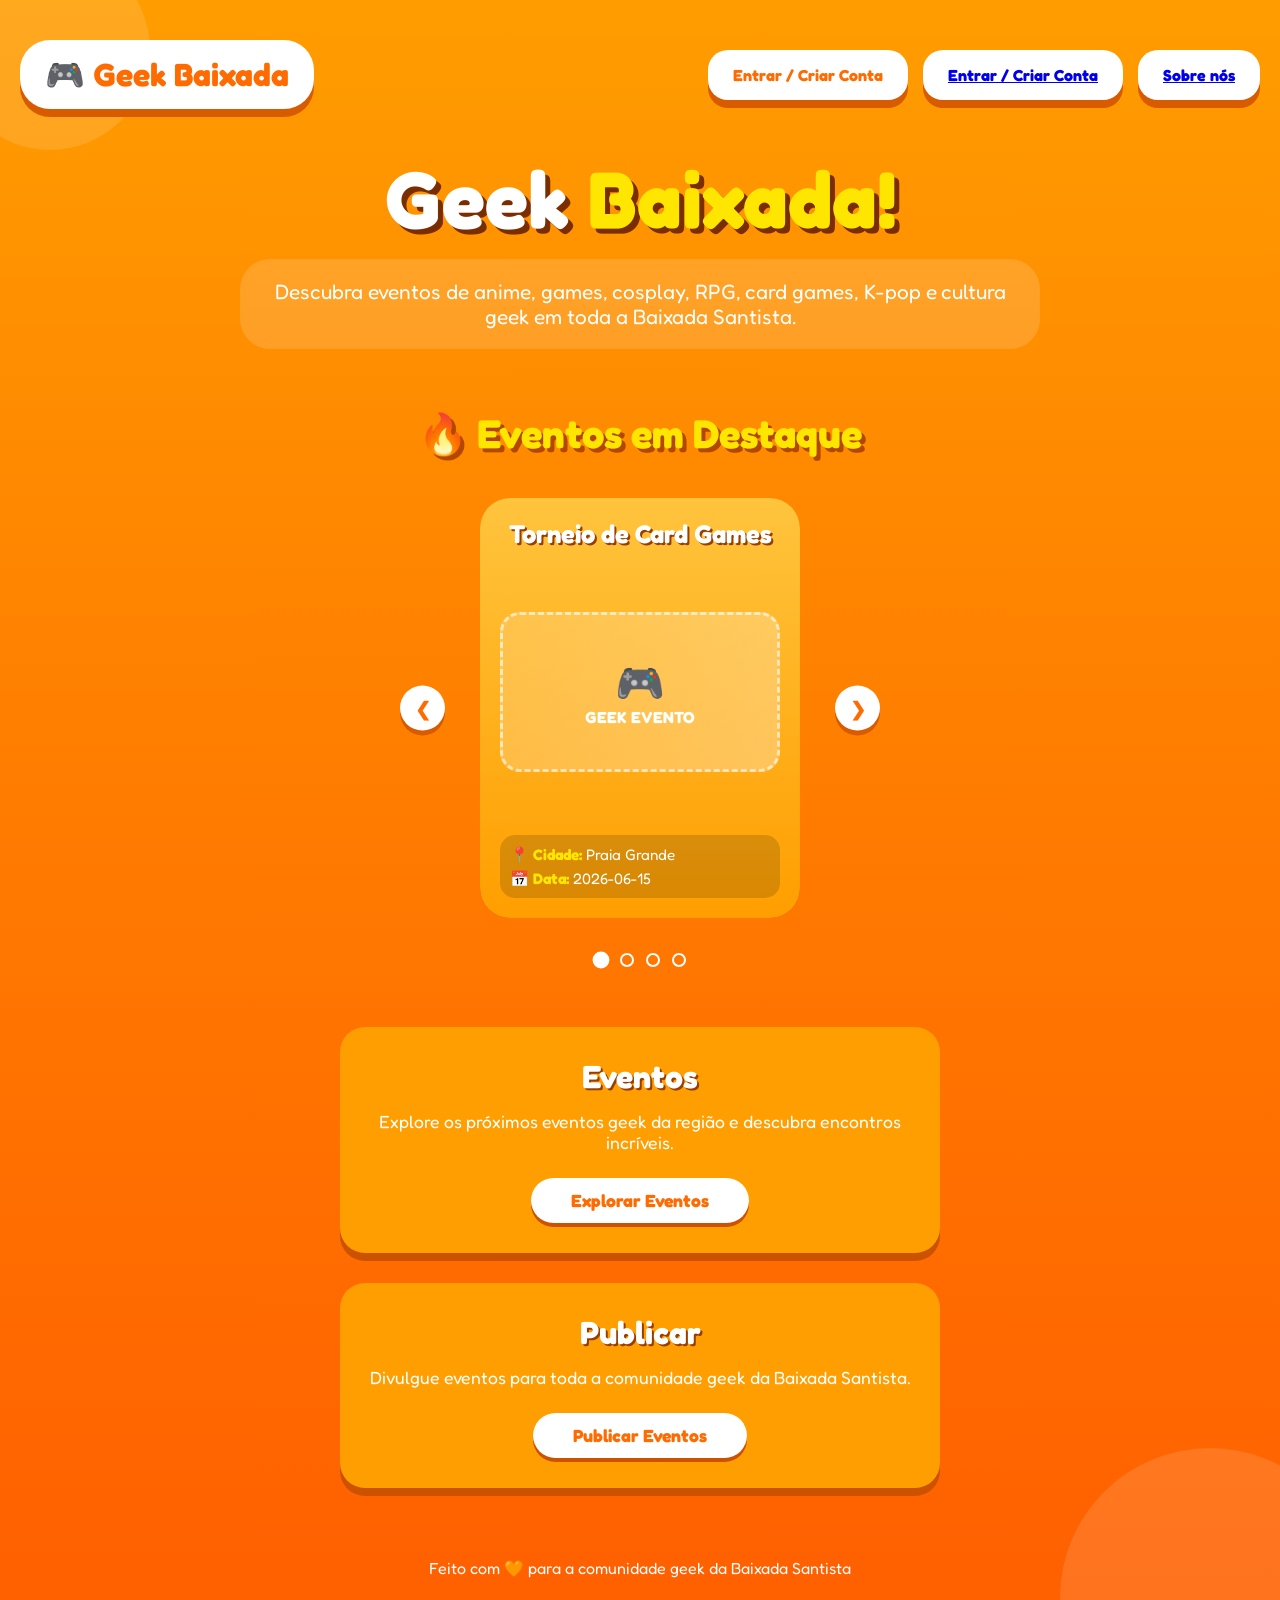
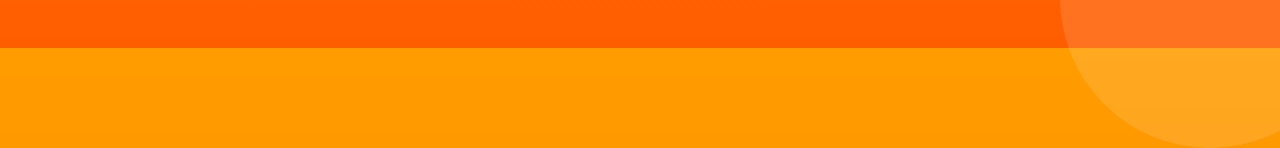
==== commit 2b969d33: "Final" ====
--- a/index.html
+++ b/index.html
@@ -31,8 +31,7 @@
         </button>
 
   <button class="login">
-     Entrar / Criar Conta
-     <a href="pages/perfil.html"></a>
+     <a href="pages\perfil.html"> Entrar / Criar Conta </a>
   </button>
 
   <button class="sobre">
--- a/css/home.css
+++ b/css/home.css
@@ -1,439 +1,369 @@
-*{
-    margin: 0;
-    padding: 0;
-    box-sizing: border-box;
-    font-family: "Fredoka", sans-serif;
-    }
-  
-  
-  body{
-    min-height: 100vh;
-    background: linear-gradient(180deg, #ff9d00, #ff7b00, #ff5e00);
-    overflow-x: hidden;
-    color: white;
-    position: relative;
-  }
-  
-  
-  .bolha{
-    position: absolute;
-    border-radius: 50%;
-    background: rgba(255,255,255,0.12);
-    z-index: 0;
-  }
-  
-  .b1{
-    width: 200px;
-    height: 200px;
-    top: -50px;
-    left: -50px;
-  }
-  
-  .b2{
-    width: 300px;
-    height: 300px;
-    bottom: -100px;
-    right: -80px;
-  }
-  
-  .container{
-    position: relative;
-    z-index: 2;
-    width: 100%;
-    max-width: 1300px;
-    margin: auto;
-    padding: 40px 20px;
-  }
-  
-  
-  header{
-    display: flex;
-    justify-content: space-between;
-    align-items: center;
-    margin-bottom: 50px;
-    flex-wrap: wrap;
-    gap: 20px;
-  }
-  
-  .botoes-header{
-    display: flex;
-    gap: 15px;
-  }
-  
-  .logo{
-    background: white;
-    color: #ff6b00;
-    padding: 15px 25px;
-    border-radius: 30px;
-    font-size: 2rem;
-    font-weight: bold;
-    box-shadow: 0 8px 0 #d95b00;
-  }
-  
-  .login, .sobre{
-    background: white;
-    color: #ff6b00;
-    border: none;
-    padding: 15px 25px;
-    border-radius: 20px;
-    font-size: 1rem;
-    font-weight: bold;
-    cursor: pointer;
-    transition: 0.3s;
-    box-shadow: 0 8px 0 #d95b00;
-  }
-  
-  .login:hover, .sobre:hover{
-    transform: translateY(4px);
-    box-shadow: 0 4px 0 #d95b00;
-  }
-  
-  .hero{
-    text-align: center;
-    margin-bottom: 60px;
-  }
-  
-  .hero h1{
-    font-size: 5rem;
-    line-height: 1;
-    margin-bottom: 20px;
-    color: white;
-    text-shadow: 5px 5px 0 #7a2d00;
-  }
-  
-  .hero span{
-    color: #ffe600;
-  }
-  
-  .hero p{
-    max-width: 800px;
-    margin: auto;
-    font-size: 1.3rem;
-    background: rgba(255,255,255,0.15);
-    padding: 20px;
-    border-radius: 30px;
-    backdrop-filter: blur(5px);
-  }
-  
-  
-     .secao-destaques {
-        margin-top: 60px;
-        margin-bottom: 60px;
-        text-align: center;
-        width: 100%; 
-        display: flex;
-        flex-direction: column; 
-        align-items: center;
-        box-sizing: border-box;
-      }
-      
-      .titulo-destaques {
-        font-size: 2.5rem;
-        margin-top: 0;
-        margin-bottom: 40px; 
-        text-shadow: 4px 4px 0 #b34700;
-        color: #ffe600;
-      }
-      
-      .carrossel-wrapper {
-        position: relative;
-        display: flex;
-        align-items: center;
-        justify-content: center;
-        width: 100%;
-        max-width: 460px;
-        margin: 0 auto;
-      }
-      
-      .carrossel-janela {
-        width: 320px; 
-        height: 420px; 
-        position: relative;
-        overflow: visible; 
-      }
-      
-      .cards-destaque-container {
-        position: relative;
-        width: 100%;
-        height: 100%;
-      }
-      
-      .card-destaque {
-        position: absolute;
-        top: 0;
-        left: 0;
-        width: 320px;
-        height: 100%;
-        background: linear-gradient(180deg, #ffc43d, #ff9e00);
-        border-radius: 30px;
-        padding: 20px;
-        text-align: center;
-        box-shadow: 0 10px 0 #cc5200;
-        cursor: pointer;
-        display: flex;
-        flex-direction: column;
-        justify-content: space-between;
-        box-sizing: border-box;
-        opacity: 0;
-        pointer-events: none;
-        transform: scale(0.95);
-        transition: opacity 0.6s ease-in-out, transform 0.6s ease-in-out;
-        z-index: 1;
-      }
-      
-      .card-destaque.ativo {
-        opacity: 1;
-        pointer-events: auto;
-        transform: scale(1) rotate(0deg);
-        z-index: 5;
-      }
-      
-      .card-destaque.ativo:hover {
-        transform: translateY(-8px) rotate(1deg);
-      }
-      
-      .card-destaque h3 {
-        font-size: 1.6rem;
-        margin-top: 0;
-        margin-bottom: 12px;
-        text-shadow: 2px 2px 0 #993d00;
-        white-space: nowrap;
-        overflow: hidden;
-        text-overflow: ellipsis;
-        color: white;
-      }
-      
-      .destaque-img-real {
-        width: 100%;
-        height: 160px;
-        object-fit: cover;
-        border-radius: 20px;
-        margin-bottom: 15px;
-        border: 3px solid white;
-      }
-      
-      .destaque-sem-img {
-        width: 100%;
-        height: 160px;
-        background: linear-gradient(135deg, rgba(255, 255, 255, 0.15), rgba(255, 255, 255, 0.3));
-        border-radius: 20px;
-        margin-bottom: 15px;
-        display: flex;
-        flex-direction: column;
-        align-items: center;
-        justify-content: center;
-        font-size: 2.5rem; 
-        color: white;
-        border: 3px dashed rgba(255, 255, 255, 0.6);
-        line-height: 1.2;
-        box-sizing: border-box;
-      }
-      
-      .destaque-sem-img span {
-        font-size: 1rem;
-        font-weight: bold;
-        letter-spacing: 1px;
-        text-shadow: 1px 1px 2px rgba(0,0,0,0.3);
-      }
-      
-      .destaque-info {
-        font-size: 0.95rem;
-        line-height: 1.4;
-        margin-bottom: 5px;
-        text-align: left;
-        background: rgba(0, 0, 0, 0.15);
-        padding: 10px;
-        border-radius: 15px;
-        color: white;
-      }
-      
-      .destaque-label {
-        color: #ffe600;
-        font-weight: bold;
-      }
-      
-      .seta-carrossel {
-        position: absolute;
-        top: 50%;
-        transform: translateY(-50%);
-        background: white;
-        color: #ff6b00;
-        border: none;
-        width: 45px;
-        height: 45px;
-        border-radius: 50%;
-        font-size: 1.2rem;
-        font-weight: bold;
-        cursor: pointer;
-        display: flex;
-        align-items: center;
-        justify-content: center;
-        z-index: 10;
-        box-shadow: 0 5px 0 #d95b00;
-        transition: 0.2s;
-      }
-      
-      .seta-carrossel:hover { background: #ffe600; }
-      .seta-carrossel:active {
-        transform: translateY(-50%) translateY(3px);
-        box-shadow: 0 2px 0 #d95b00;
-      }
-      
-      .seta-esquerda { left: -10px; }
-      .seta-direita { right: -10px; }
-      
-      .carrossel-indicadores {
-        display: flex;
-        justify-content: center;
-        gap: 12px;
-        margin-top: 35px;
-        margin-bottom: 20px;
-      }
-      
-      .bolinha-dot {
-        width: 14px;
-        height: 14px;
-        border-radius: 50%;
-        background-color: transparent;
-        border: 2px solid white;
-        cursor: pointer;
-        transition: background-color 0.3s, transform 0.3s;
-        padding: 0;
-      }
-      
-      .bolinha-dot.ativa {
-        background-color: white;
-        transform: scale(1.2);
-      }
-      
-      .secao-botoes-acao {
-        display: flex;
-        flex-direction: column;
-        align-items: center;
-        gap: 30px;
-        width: 100%;
-        max-width: 600px;
-        margin: 40px auto 80px auto;
-        padding: 0 20px;
-        box-sizing: border-box;
-      }
-      
-      .bloco-acao {
-        background-color: #ff9e00;
-        border-radius: 25px;
-        padding: 30px 20px;
-        width: 100%;
-        text-align: center;
-        box-shadow: 0 8px 0 #cc5200;
-        box-sizing: border-box;
-      }
-      
-      .bloco-acao h3 {
-        font-size: 2rem;
-        color: white;
-        margin-top: 0;
-        margin-bottom: 15px;
-        text-shadow: 2px 2px 0 #993d00;
-      }
-      
-      .bloco-acao p {
-        color: white;
-        font-size: 1.1rem;
-        margin-top: 0;
-        margin-bottom: 25px;
-        line-height: 1.5;
-      }
-      
-      .botao-link {
-        display: inline-block;
-        background-color: white;
-        color: #ff6b00;
-        text-decoration: none;
-        padding: 12px 40px;
-        border-radius: 50px;
-        font-weight: bold;
-        font-size: 1.1rem;
-        box-shadow: 0 4px 0 #cc5200;
-        transition: 0.2s;
-      }
-      
-      .botao-link:hover {
-        background-color: #ffe600;
-      }
-      
-      .rodape-principal {
-        width: 100%;
-        padding: 30px 20px;
-        text-align: center;
-        box-sizing: border-box;
-        margin-top: auto;
-      }
-      
-      .rodape-principal p {
-        color: white;
-        font-size: 1rem;
-        margin: 0;
-      } 
-      
-  .cards{
-    display: flex;
-    flex-direction: column;
-    gap: 20px;
-    width: 700px;
-    margin: auto;
-  }
-  
-  .card{
-    background: linear-gradient(180deg, #ffb300, #ff8c00);
-    border-radius: 35px;
-    padding: 18px 25px;
-    text-align: center;
-    box-shadow: 0 12px 0 #d95b00;
-    transition: 0.3s;
-    position: relative;
-    overflow: hidden;
-  }
-  
-  .card:hover{
-    transform: translateY(-10px) rotate(-1deg);
-  }
-  
-  .card h2{
-    font-size: 2rem;
-    margin-bottom: 15px;
-    text-shadow: 3px 3px 0 #b34700;
-  }
-  
-  .card p{
-    font-size: 1rem;
-    line-height: 1.6;
-    margin-bottom: 25px;
-  }
-  
-  .btn-card{
-    display: block;
-    text-decoration: none;
-    border: none;
-    background: white;
-    color: #ff6b00;
-    padding: 15px 20px;
-    border-radius: 20px;
-    font-size: 1rem;
-    font-weight: bold;
-    cursor: pointer;
-    width: 100%;
-    transition: 0.3s;
-    box-shadow: 0 6px 0 #d95b00;
-  }
-  
-  .btn-card:hover{
-    transform: translateY(3px);
-    box-shadow: 0 3px 0 #d95b00;
-  }
-  
-  footer{
-    margin-top: 70px;
-    text-align: center;
-    font-size: 1rem;
-    padding-bottom: 20px;
-  }+* {
+  margin: 0;
+  padding: 0;
+  box-sizing: border-box;
+  font-family: "Fredoka", sans-serif;
+}
+
+html, body {
+  min-height: 100vh;
+  background: linear-gradient(180deg, #ff9d00, #ff7b00, #ff5e00);
+  color: white;
+  position: relative;
+}
+
+body {
+  display: flex;
+  flex-direction: column;
+}
+
+.bolha {
+  position: absolute;
+  border-radius: 50%;
+  background: rgba(255, 255, 255, 0.12);
+  z-index: 0;
+}
+
+.b1 { width: 200px; height: 200px; top: -50px; left: -50px; }
+.b2 { width: 300px; height: 300px; bottom: -100px; right: -80px; }
+
+.container {
+  flex: 1;
+  position: relative;
+  z-index: 2;
+  width: 100%;
+  max-width: 1300px;
+  margin: auto;
+  padding: 40px 20px;
+}
+
+header {
+  display: flex;
+  justify-content: space-between;
+  align-items: center;
+  margin-bottom: 50px;
+  flex-wrap: wrap;
+  gap: 20px;
+}
+
+.botoes-header {
+  display: flex;
+  gap: 15px;
+}
+
+.logo {
+  background: white;
+  color: #ff6b00;
+  padding: 15px 25px;
+  border-radius: 30px;
+  font-size: 2rem;
+  font-weight: bold;
+  box-shadow: 0 8px 0 #d95b00;
+}
+
+.login, .sobre {
+  background: white;
+  color: #ff6b00;
+  border: none;
+  padding: 15px 25px;
+  border-radius: 20px;
+  font-size: 1rem;
+  font-weight: bold;
+  cursor: pointer;
+  transition: 0.3s;
+  box-shadow: 0 8px 0 #d95b00;
+}
+
+.login:hover, .sobre:hover {
+  transform: translateY(4px);
+  box-shadow: 0 4px 0 #d95b00;
+}
+
+.hero {
+  text-align: center;
+  margin-bottom: 60px;
+}
+
+.hero h1 {
+  font-size: 5rem;
+  line-height: 1;
+  margin-bottom: 20px;
+  color: white;
+  text-shadow: 5px 5px 0 #7a2d00;
+}
+
+.hero span { color: #ffe600; }
+
+.hero p {
+  max-width: 800px;
+  margin: auto;
+  font-size: 1.3rem;
+  background: rgba(255, 255, 255, 0.15);
+  padding: 20px;
+  border-radius: 30px;
+  backdrop-filter: blur(5px);
+}
+
+.secao-destaques {
+  margin: 60px auto;
+  text-align: center;
+  width: 100%;
+  display: flex;
+  flex-direction: column;
+  align-items: center;
+}
+
+.titulo-destaques {
+  font-size: 2.5rem;
+  margin-bottom: 40px;
+  text-shadow: 4px 4px 0 #b34700;
+  color: #ffe600;
+}
+
+.carrossel-wrapper {
+  position: relative;
+  display: flex;
+  align-items: center;
+  justify-content: center;
+  width: 100%;
+  max-width: 460px;
+  margin: 0 auto;
+}
+
+.carrossel-janela {
+  width: 320px;
+  height: 420px;
+  position: relative;
+  overflow: hidden;
+  border-radius: 30px;
+}
+
+.cards-destaque-container {
+  display: flex;
+  flex-direction: row;
+  width: 100%;
+  height: 100%;
+  transition: transform 0.5s ease-in-out;
+}
+
+.card-destaque {
+  flex: 0 0 100%;
+  width: 100%;
+  height: 100%;
+  background: linear-gradient(180deg, #ffc43d, #ff9e00);
+  border-radius: 30px;
+  padding: 20px;
+  text-align: center;
+  box-shadow: 0 10px 0 #cc5200;
+  cursor: pointer;
+  display: flex;
+  flex-direction: column;
+  justify-content: space-between;
+  transition: transform 0.3s ease;
+}
+
+.card-destaque:hover { transform: translateY(-5px); }
+
+.card-destaque h3 {
+  font-size: 1.6rem;
+  text-shadow: 2px 2px 0 #993d00;
+  white-space: nowrap;
+  overflow: hidden;
+  text-overflow: ellipsis;
+  color: white;
+}
+
+.destaque-img-real {
+  width: 100%;
+  height: 160px;
+  object-fit: cover;
+  border-radius: 20px;
+  border: 3px solid white;
+}
+
+.destaque-sem-img {
+  width: 100%;
+  height: 160px;
+  background: linear-gradient(135deg, rgba(255, 255, 255, 0.15), rgba(255, 255, 255, 0.3));
+  border-radius: 20px;
+  display: flex;
+  flex-direction: column;
+  align-items: center;
+  justify-content: center;
+  font-size: 2.5rem;
+  border: 3px dashed rgba(255, 255, 255, 0.6);
+}
+
+.destaque-sem-img span {
+  font-size: 1rem;
+  font-weight: bold;
+}
+
+.destaque-info {
+  font-size: 0.95rem;
+  text-align: left;
+  background: rgba(0, 0, 0, 0.15);
+  padding: 10px;
+  border-radius: 15px;
+}
+
+.destaque-label { color: #ffe600; font-weight: bold; }
+
+.seta-carrossel {
+  position: absolute;
+  top: 50%;
+  transform: translateY(-50%);
+  background: white;
+  color: #ff6b00;
+  border: none;
+  width: 45px;
+  height: 45px;
+  border-radius: 50%;
+  font-size: 1.2rem;
+  font-weight: bold;
+  cursor: pointer;
+  display: flex;
+  align-items: center;
+  justify-content: center;
+  z-index: 10;
+  box-shadow: 0 5px 0 #d95b00;
+}
+
+.seta-esquerda { left: -10px; }
+.seta-direita { right: -10px; }
+
+.carrossel-indicadores {
+  display: flex;
+  justify-content: center;
+  gap: 12px;
+  margin-top: 35px;
+}
+
+.bolinha-dot {
+  width: 14px;
+  height: 14px;
+  border-radius: 50%;
+  background-color: transparent;
+  border: 2px solid white;
+  cursor: pointer;
+}
+
+.bolinha-dot.ativa {
+  background-color: white;
+  transform: scale(1.2);
+}
+
+.secao-botoes-acao {
+  display: flex;
+  flex-direction: column;
+  align-items: center;
+  gap: 30px;
+  width: 100%;
+  max-width: 600px;
+  margin: 40px auto;
+}
+
+.bloco-acao {
+  background-color: #ff9e00;
+  border-radius: 25px;
+  padding: 30px 20px;
+  width: 100%;
+  text-align: center;
+  box-shadow: 0 8px 0 #cc5200;
+}
+
+.bloco-acao h3 {
+  font-size: 2rem;
+  text-shadow: 2px 2px 0 #993d00;
+  margin-bottom: 15px;
+}
+
+.bloco-acao p { font-size: 1.1rem; margin-bottom: 25px; }
+
+.botao-link {
+  display: inline-block;
+  background-color: white;
+  color: #ff6b00;
+  text-decoration: none;
+  padding: 12px 40px;
+  border-radius: 50px;
+  font-weight: bold;
+  font-size: 1.1rem;
+  box-shadow: 0 4px 0 #cc5200;
+}
+
+.botao-link:hover { background-color: #ffe600; }
+
+.rodape-principal {
+  width: 100%;
+  padding: 30px 20px;
+  text-align: center;
+  margin-top: auto;
+}
+
+.titulo-pagina {
+  text-align: center;
+  font-size: 3.5rem;
+  text-shadow: 4px 4px 0 #7a2d00;
+  margin-bottom: 30px;
+}
+
+.titulo-pagina span { color: #ffe600; }
+
+.btn-voltar {
+  display: inline-block;
+  background: white;
+  color: #ff6b00;
+  text-decoration: none;
+  padding: 10px 20px;
+  border-radius: 20px;
+  font-weight: bold;
+  box-shadow: 0 5px 0 #d95b00;
+  margin-bottom: 30px;
+}
+
+.box-conteudo {
+  background: rgba(255, 255, 255, 0.15);
+  backdrop-filter: blur(10px);
+  border-radius: 30px;
+  padding: 40px;
+  max-width: 800px;
+  margin: 0 auto 40px auto;
+  border: 2px solid rgba(255, 255, 255, 0.2);
+}
+
+.box-conteudo p { font-size: 1.2rem; line-height: 1.6; margin-bottom: 20px; }
+
+.formulario-geek {
+  background: white;
+  color: #333;
+  border-radius: 30px;
+  padding: 35px;
+  max-width: 550px;
+  margin: 0 auto;
+  box-shadow: 0 12px 0 #d95b00;
+}
+
+.grupo-campo { margin-bottom: 20px; }
+.grupo-campo label { display: block; font-weight: bold; color: #ff6b00; margin-bottom: 8px; }
+
+.grupo-campo input, .grupo-campo textarea, .grupo-campo select {
+  width: 100%;
+  padding: 12px 15px;
+  border: 3px solid #ffbc66;
+  border-radius: 15px;
+  font-size: 1rem;
+}
+
+.btn-enviar {
+  width: 100%;
+  background: linear-gradient(180deg, #ff9d00, #ff5e00);
+  color: white;
+  border: none;
+  padding: 15px;
+  border-radius: 20px;
+  font-size: 1.2rem;
+  font-weight: bold;
+  box-shadow: 0 6px 0 #cc5200;
+  cursor: pointer;
+}
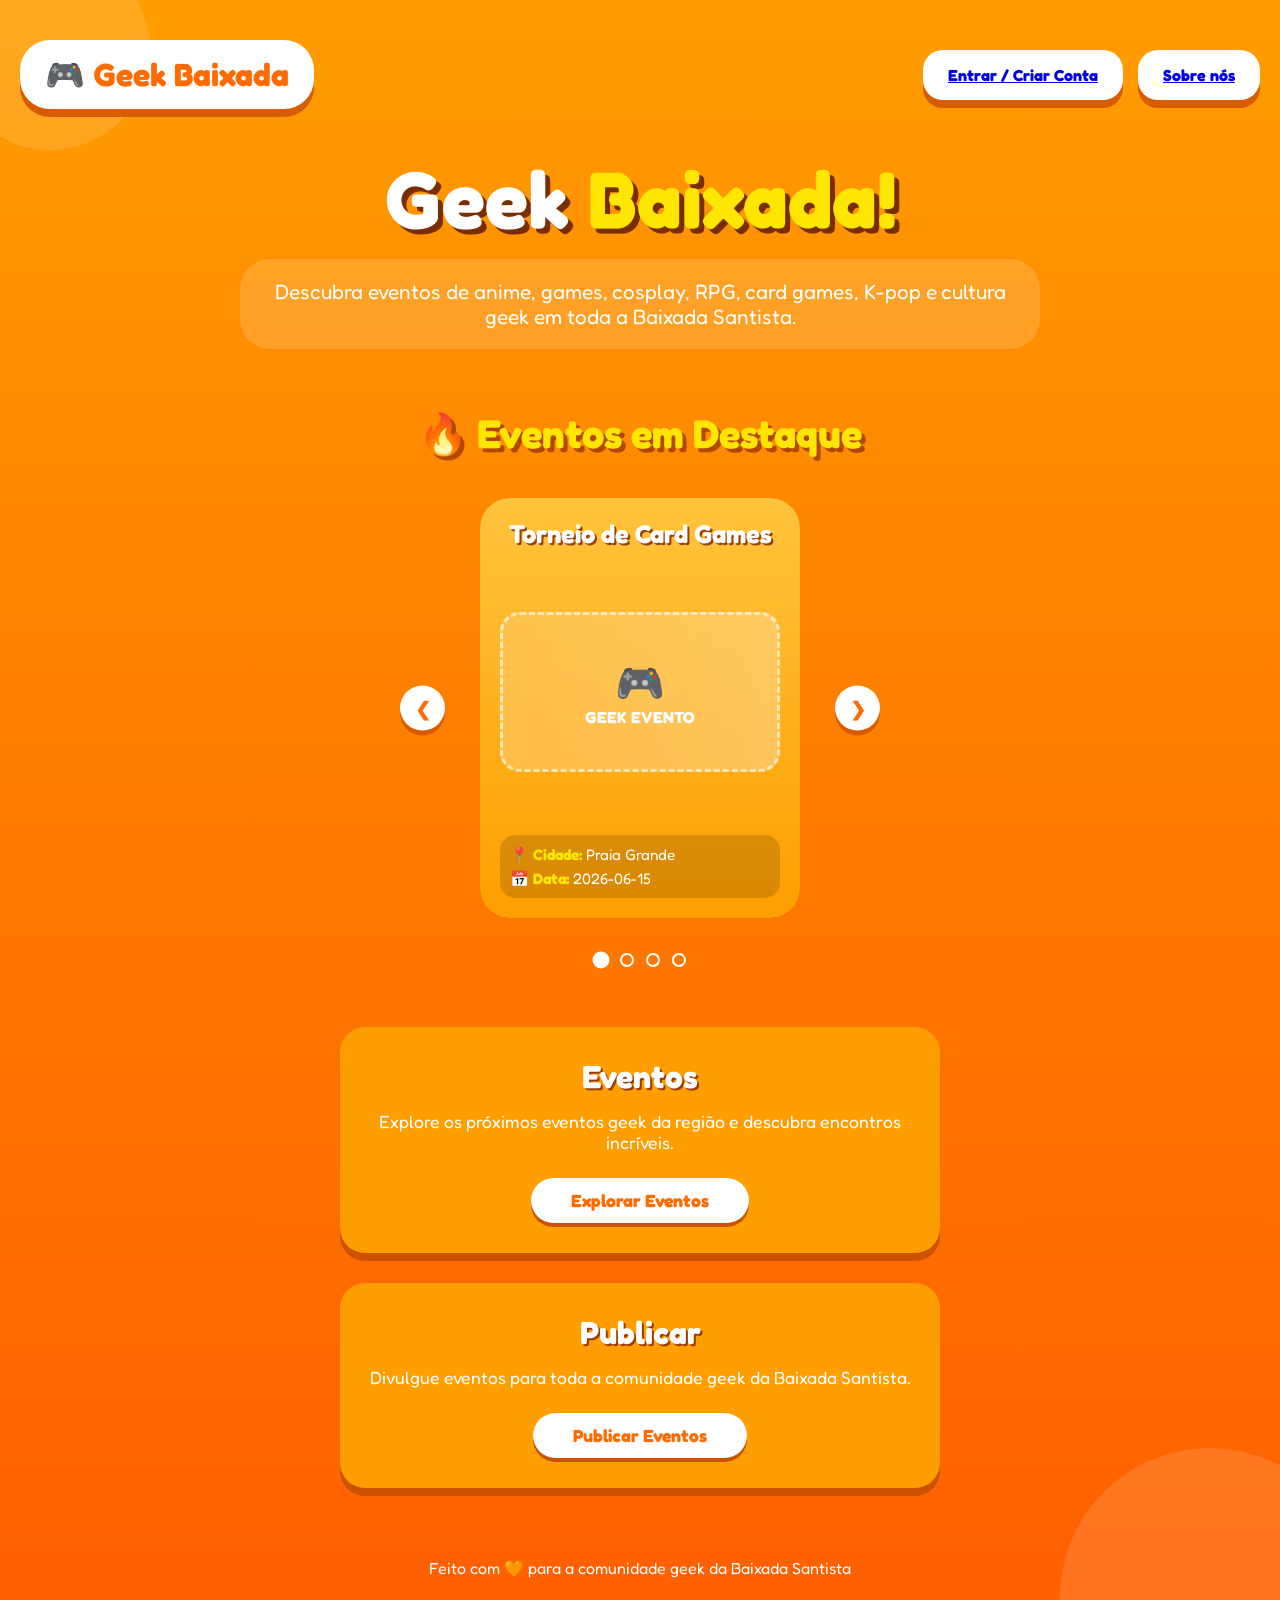
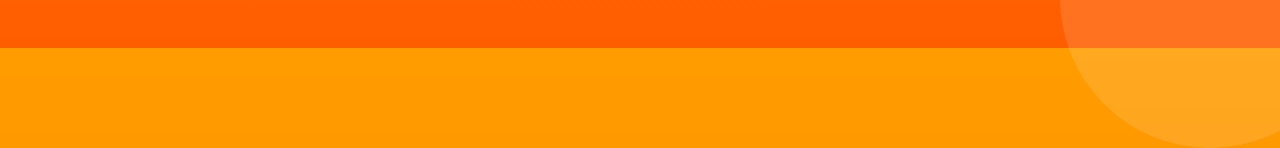
==== commit 28c86fb9: "Conserto dos botões de login duplo" ====
--- a/index.html
+++ b/index.html
@@ -26,9 +26,6 @@
       </div>
 
       <div class="botoes-header">
-        <button class="login" id="btnPerfil">
-           Entrar / Criar Conta
-        </button>
 
   <button class="login">
      <a href="pages\perfil.html"> Entrar / Criar Conta </a>
